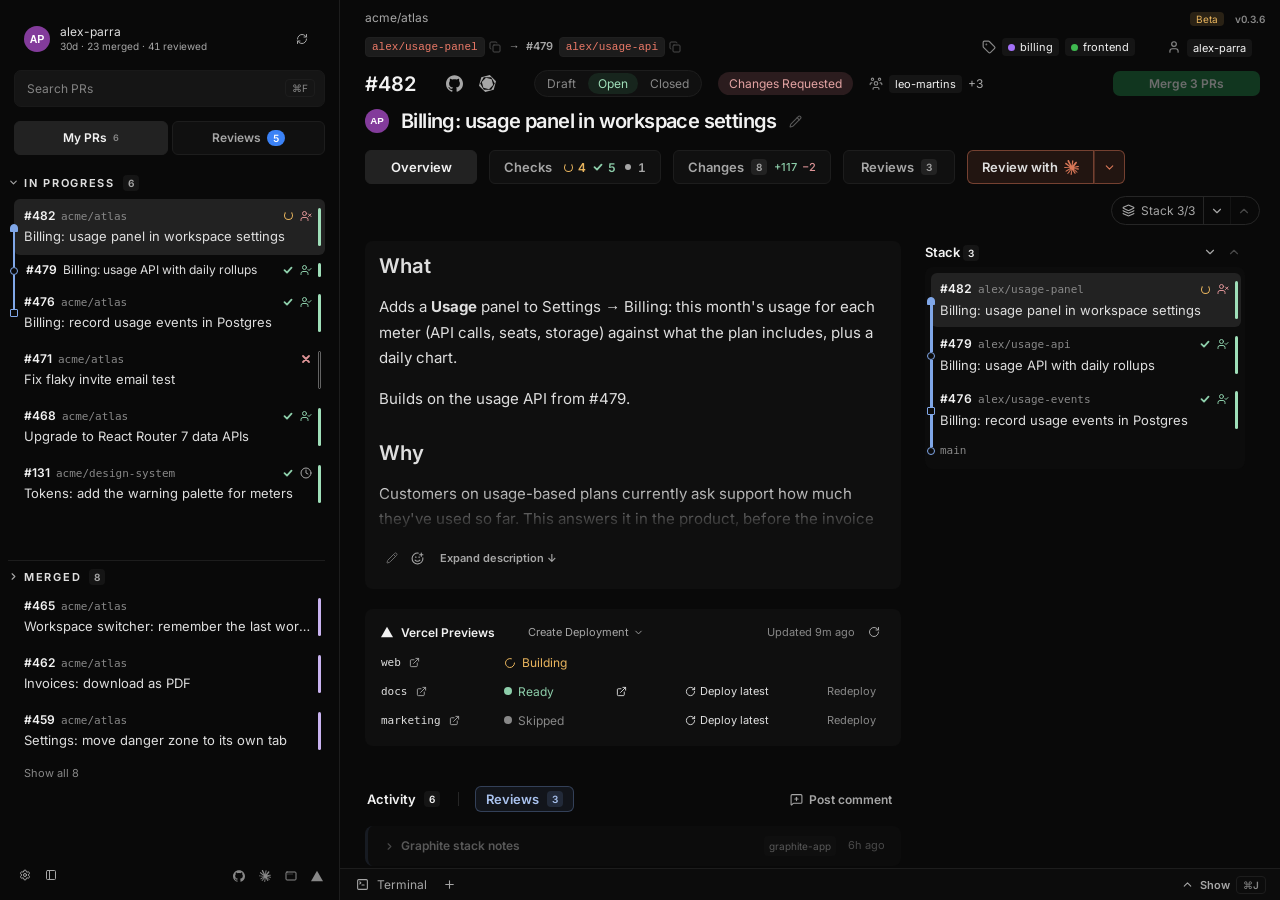
==== demo/index.html @ 14a802b3 "Update site" ====
<!doctype html>
<html lang="en" class="dark" data-theme="graphite">
  <head>
    <meta name="robots" content="noindex" />
    <script src="/demo/demo-data.js"></script>
    <script src="/demo/demo-mock.js"></script>
    <meta charset="UTF-8" />
    <meta name="viewport" content="width=device-width, initial-scale=1.0" />
    <title>Mergiato</title>
    <script type="module" crossorigin src="/demo/assets/app-CI_mtbDZ.js"></script>
    <link rel="modulepreload" crossorigin href="/demo/assets/image-CGSJ1eBO.js">
    <link rel="modulepreload" crossorigin href="/demo/assets/window-aI31EWzZ.js">
    <link rel="modulepreload" crossorigin href="/demo/assets/checks-0wQ0BMg0.js">
    <link rel="modulepreload" crossorigin href="/demo/assets/styles-BbPWlt8s.js">
    <link rel="modulepreload" crossorigin href="/demo/assets/core-CDqm-P-H.js">
    <link rel="stylesheet" crossorigin href="/demo/assets/styles-Slnu5MXZ.css">
    <link rel="stylesheet" crossorigin href="/demo/assets/app-T5a8l49c.css">
  </head>

  <body>
    <div id="root"></div>
  </body>
</html>
---- demo/assets/app-T5a8l49c.css ----
.startup-screen{--startup-print:url("data:image/svg+xml,%3Csvg xmlns='http://www.w3.org/2000/svg' width='260' height='140'%3E%3Cg font-family='Helvetica Neue,Helvetica,Arial,sans-serif' font-weight='700' font-size='17' letter-spacing='2.5' fill='%23000000' fill-opacity='0.022'%3E%3Ctext x='10' y='34'%3ELGTM%3C/text%3E%3Ctext x='140' y='104'%3ELGTM%3C/text%3E%3C/g%3E%3C/svg%3E")}.dark .startup-screen{--startup-print:url("data:image/svg+xml,%3Csvg xmlns='http://www.w3.org/2000/svg' width='260' height='140'%3E%3Cg font-family='Helvetica Neue,Helvetica,Arial,sans-serif' font-weight='700' font-size='17' letter-spacing='2.5' fill='%23ffffff' fill-opacity='0.016'%3E%3Ctext x='10' y='34'%3ELGTM%3C/text%3E%3Ctext x='140' y='104'%3ELGTM%3C/text%3E%3C/g%3E%3C/svg%3E")}.startup-screen[data-startup-checking]{background-image:var(--startup-print)}.startup-connecting{animation:2.1s ease-in-out infinite startup-connect}@keyframes startup-connect{0%,to{opacity:1}50%{opacity:.45}}@media (prefers-reduced-motion:reduce){.startup-connecting{animation:none}}
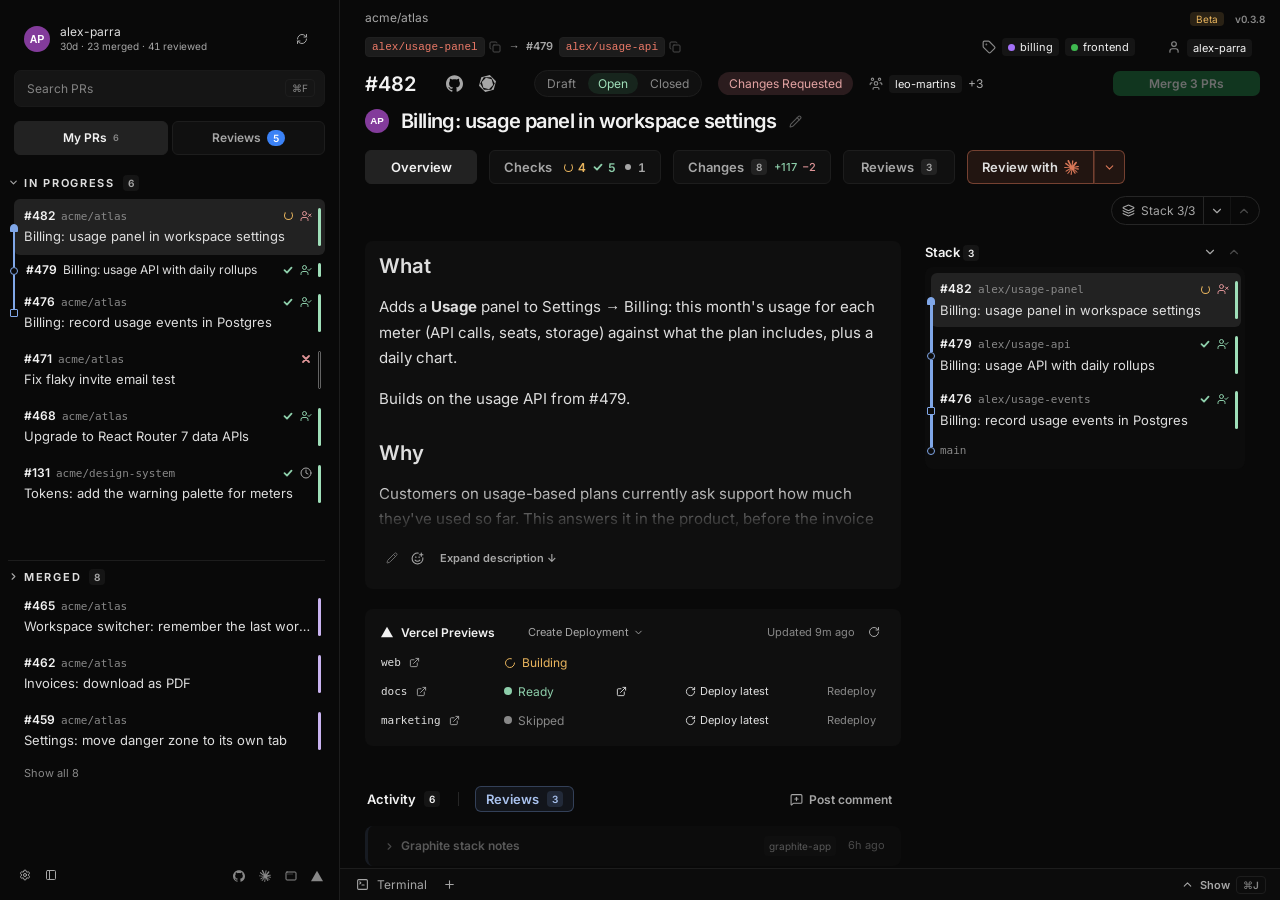
==== commit 85c6f1e6: "Update site" ====
--- a/demo/index.html
+++ b/demo/index.html
@@ -7,13 +7,14 @@
     <meta charset="UTF-8" />
     <meta name="viewport" content="width=device-width, initial-scale=1.0" />
     <title>Mergiato</title>
-    <script type="module" crossorigin src="/demo/assets/app-CI_mtbDZ.js"></script>
+    <script src="/demo/theme-boot.js"></script>
+    <script type="module" crossorigin src="/demo/assets/app-Ck7pZwYG.js"></script>
     <link rel="modulepreload" crossorigin href="/demo/assets/image-CGSJ1eBO.js">
     <link rel="modulepreload" crossorigin href="/demo/assets/window-aI31EWzZ.js">
-    <link rel="modulepreload" crossorigin href="/demo/assets/checks-0wQ0BMg0.js">
-    <link rel="modulepreload" crossorigin href="/demo/assets/styles-BbPWlt8s.js">
+    <link rel="modulepreload" crossorigin href="/demo/assets/review-status-4G3mxthE.js">
+    <link rel="modulepreload" crossorigin href="/demo/assets/styles-BfsK3HW7.js">
     <link rel="modulepreload" crossorigin href="/demo/assets/core-CDqm-P-H.js">
-    <link rel="stylesheet" crossorigin href="/demo/assets/styles-Slnu5MXZ.css">
+    <link rel="stylesheet" crossorigin href="/demo/assets/styles-BWk1MslJ.css">
     <link rel="stylesheet" crossorigin href="/demo/assets/app-T5a8l49c.css">
   </head>
 
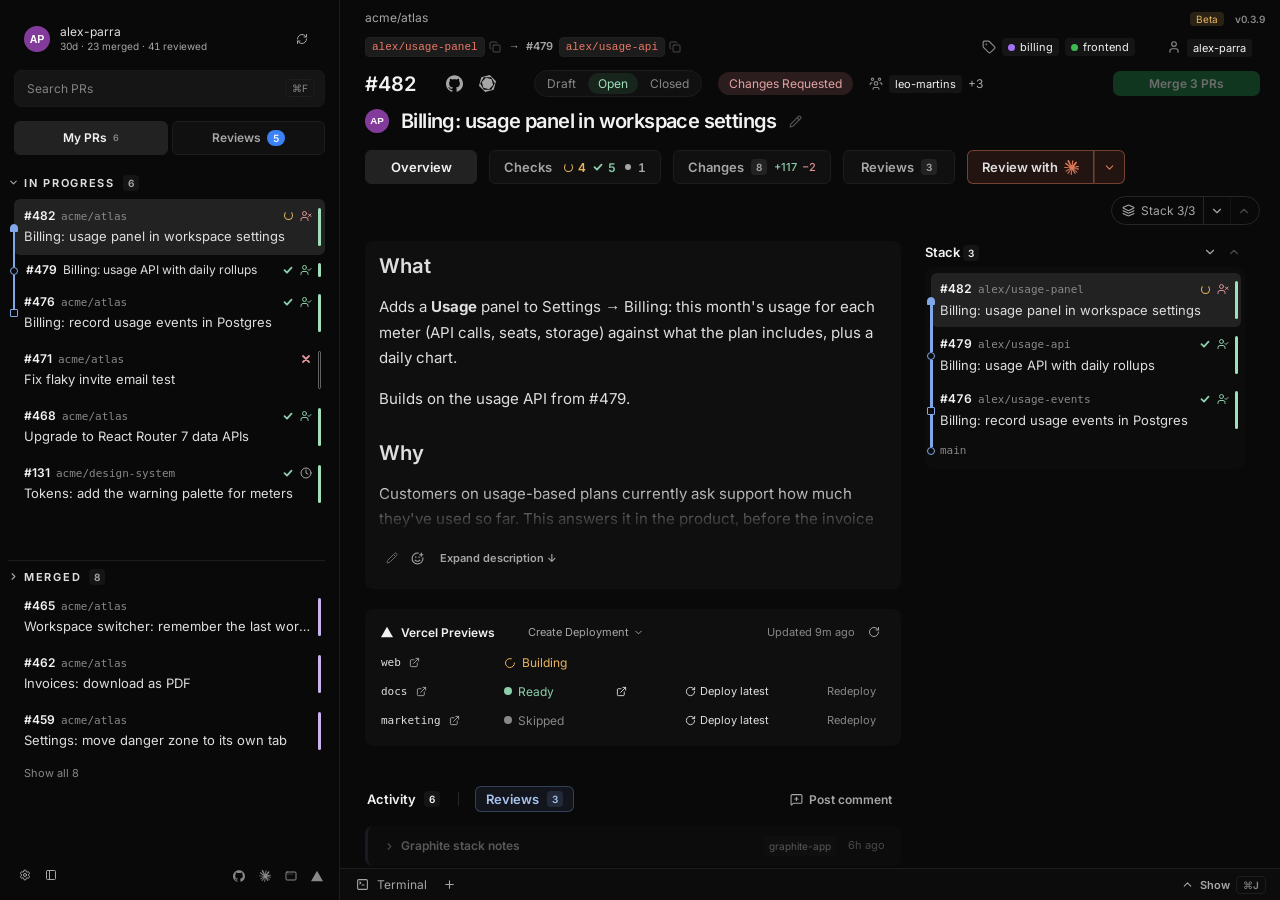
==== commit 2b1a0e74: "Update site" ====
--- a/demo/index.html
+++ b/demo/index.html
@@ -8,13 +8,13 @@
     <meta name="viewport" content="width=device-width, initial-scale=1.0" />
     <title>Mergiato</title>
     <script src="/demo/theme-boot.js"></script>
-    <script type="module" crossorigin src="/demo/assets/app-Ck7pZwYG.js"></script>
+    <script type="module" crossorigin src="/demo/assets/app-DUT8BTWd.js"></script>
     <link rel="modulepreload" crossorigin href="/demo/assets/image-CGSJ1eBO.js">
     <link rel="modulepreload" crossorigin href="/demo/assets/window-aI31EWzZ.js">
     <link rel="modulepreload" crossorigin href="/demo/assets/review-status-4G3mxthE.js">
-    <link rel="modulepreload" crossorigin href="/demo/assets/styles-BfsK3HW7.js">
+    <link rel="modulepreload" crossorigin href="/demo/assets/styles-DaTssXra.js">
     <link rel="modulepreload" crossorigin href="/demo/assets/core-CDqm-P-H.js">
-    <link rel="stylesheet" crossorigin href="/demo/assets/styles-BWk1MslJ.css">
+    <link rel="stylesheet" crossorigin href="/demo/assets/styles-7oLTgGEb.css">
     <link rel="stylesheet" crossorigin href="/demo/assets/app-T5a8l49c.css">
   </head>
 
